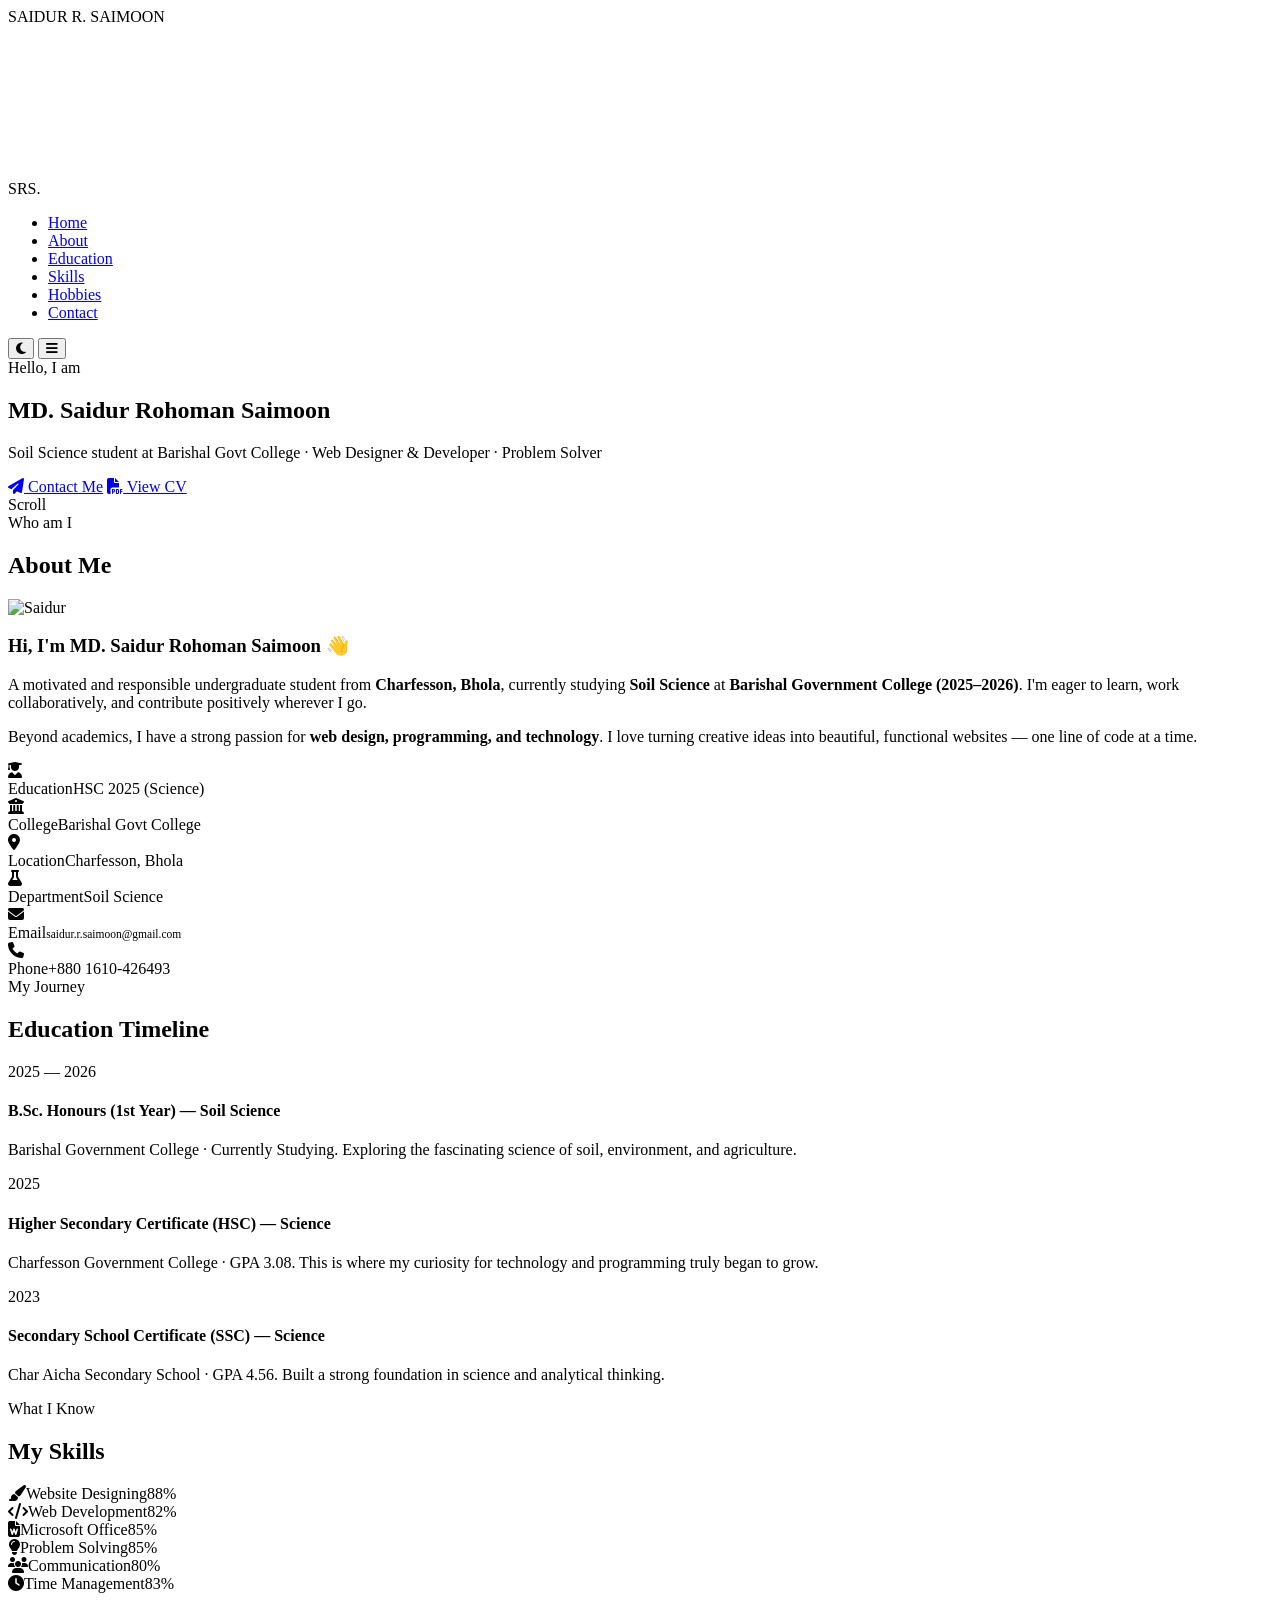
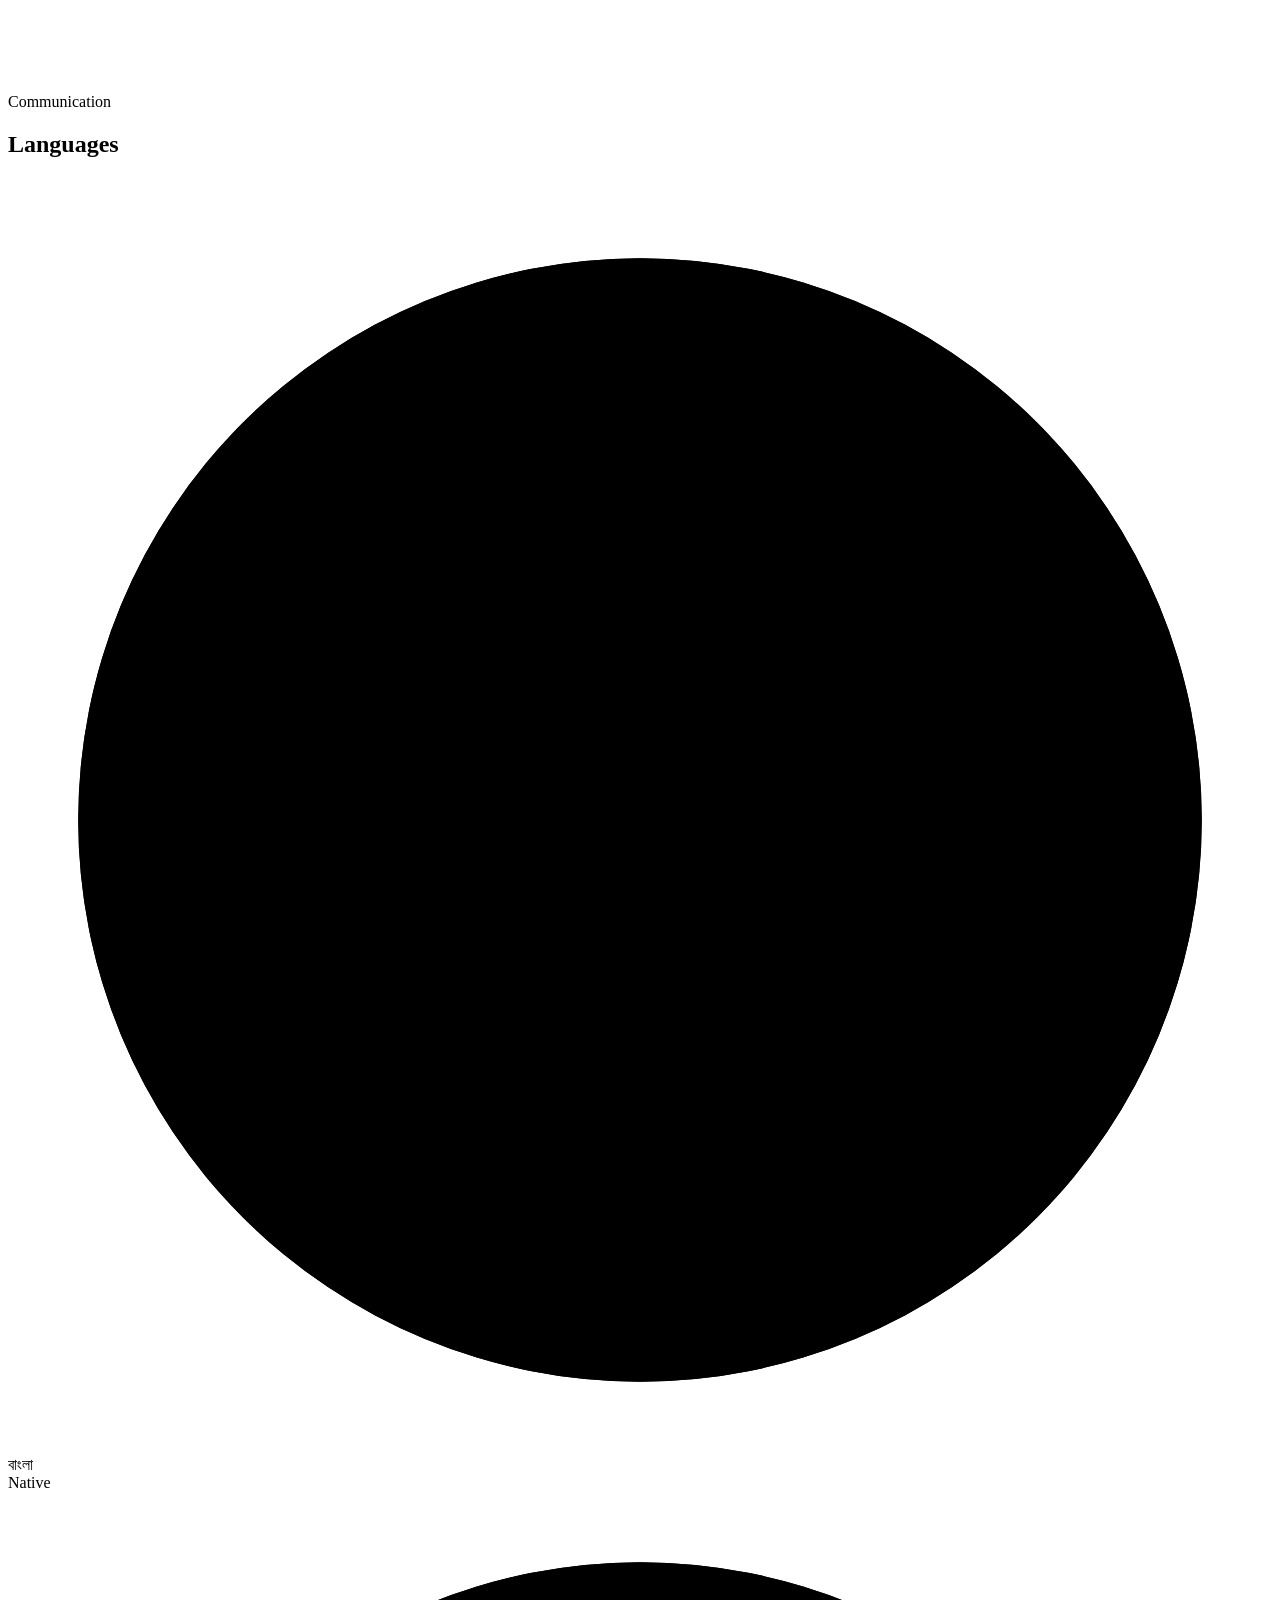
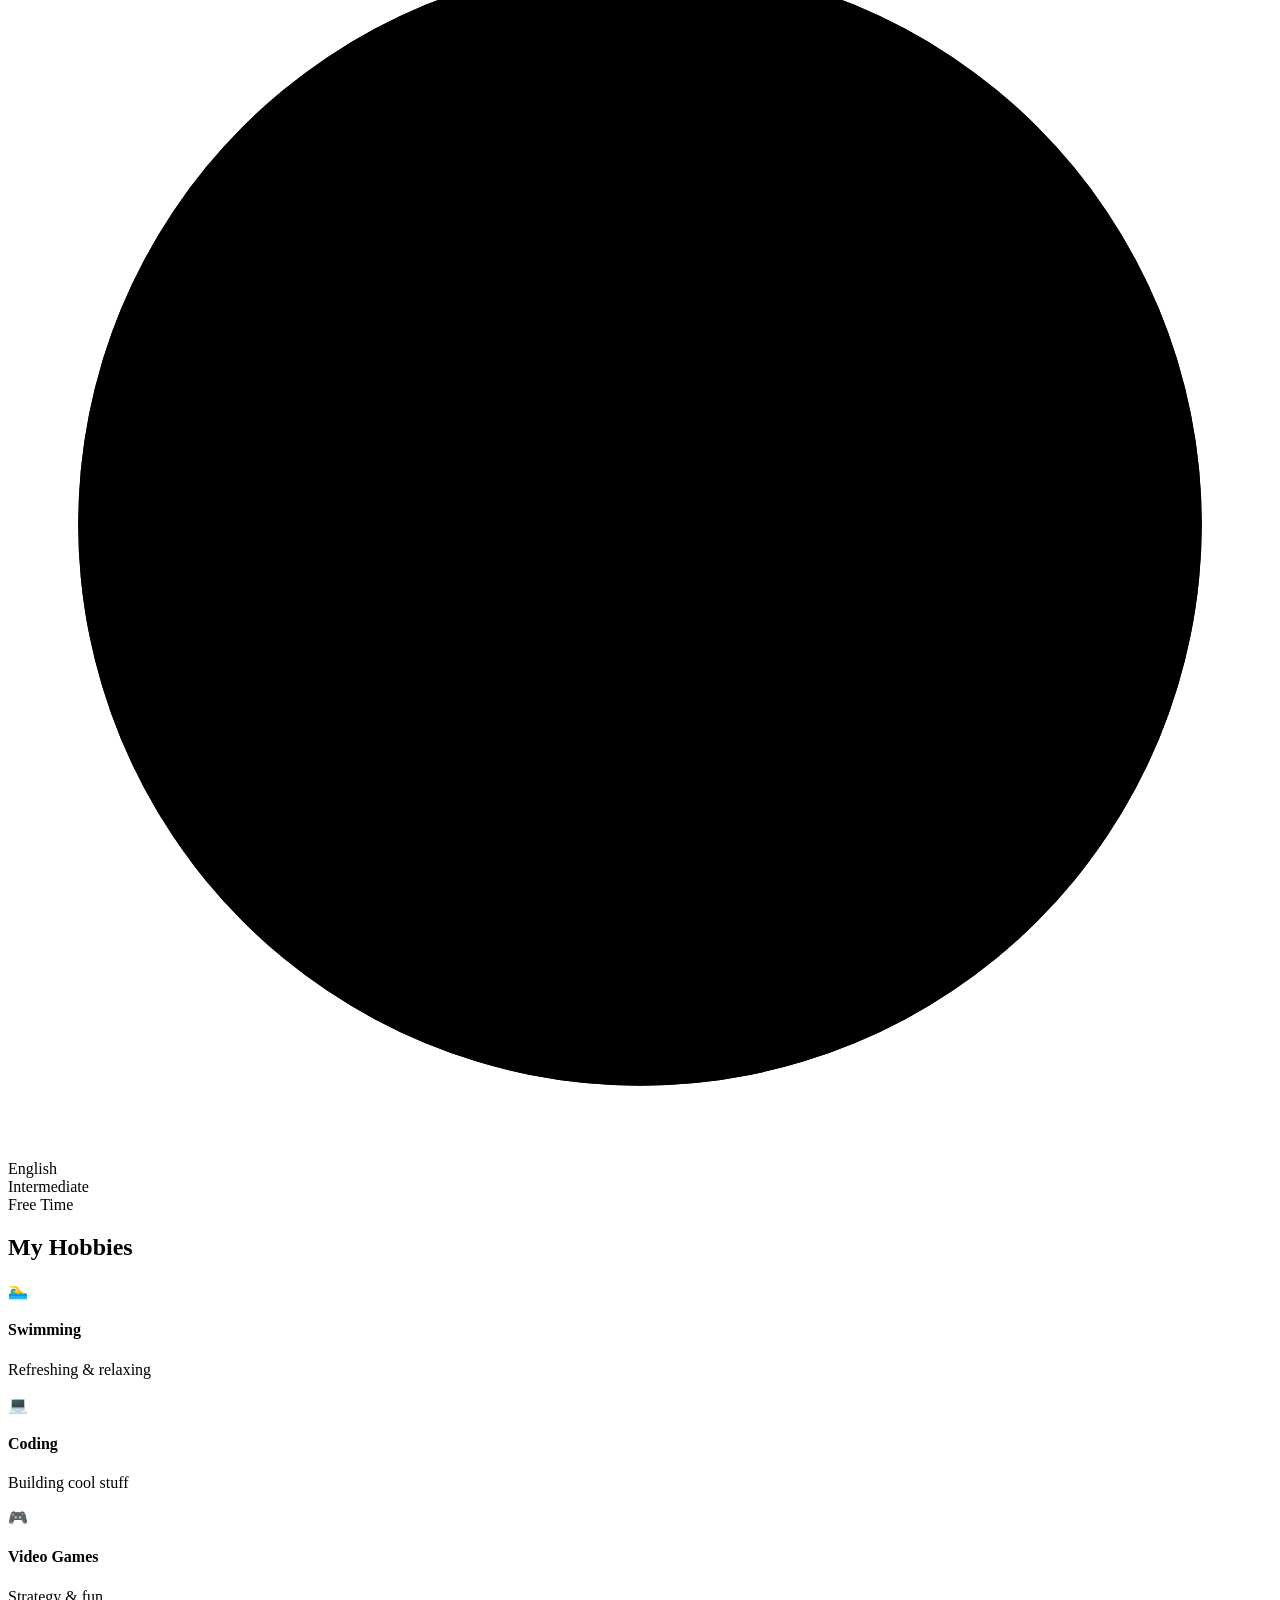
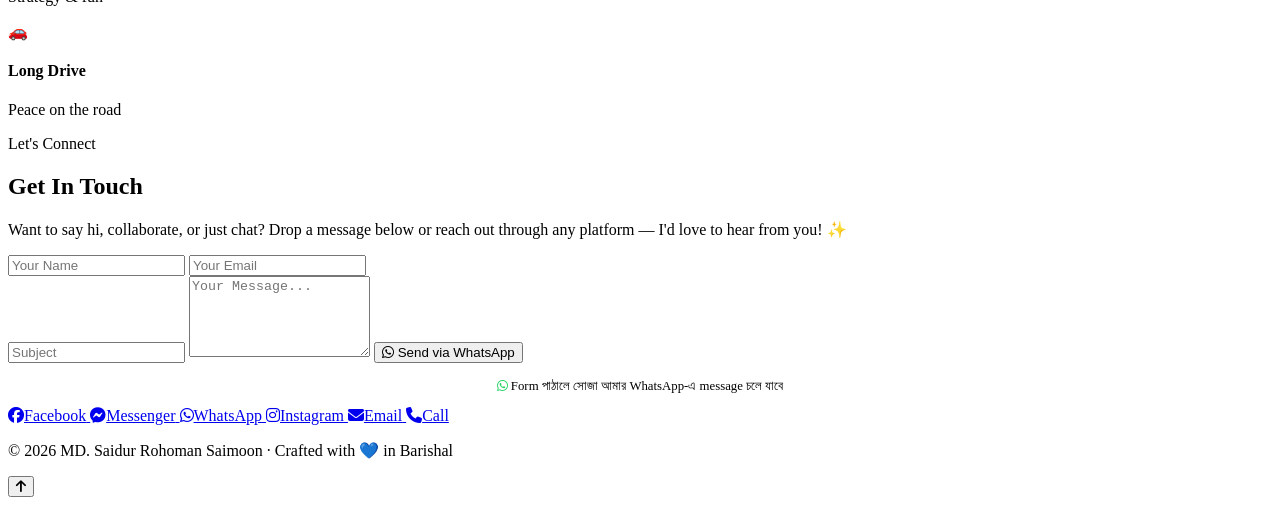
==== portfolio/index.html @ b78bd64d "Add portfolio HTML template This commit adds a complete HTML portfolio template for MD. Saidur Rohom" ====
<!DOCTYPE html>
<html lang="en">
<head>
<meta charset="UTF-8">
<meta name="viewport" content="width=device-width, initial-scale=1.0">
<title>MD. Saidur Rohoman Saimoon | Portfolio</title>
<link href="https://fonts.googleapis.com/css2?family=Poppins:wght@300;400;500;600;700;800&family=Space+Grotesk:wght@500;700&display=swap" rel="stylesheet">
<link rel="stylesheet" href="https://cdnjs.cloudflare.com/ajax/libs/font-awesome/6.5.0/css/all.min.css">
<link rel="stylesheet" href="style.css">
</head>
<body>

<!-- Preloader -->
<div id="preloader">
  <div class="loader-text">SAIDUR R. SAIMOON</div>
  <div class="loader-bar"><div class="loader-bar-fill"></div></div>
</div>

<!-- Scroll Progress -->
<div id="progress-bar"></div>

<!-- Background -->
<div class="bg-gradient"></div>
<div class="blob blob1"></div>
<div class="blob blob2"></div>
<div class="blob blob3"></div>
<canvas id="particles"></canvas>

<!-- Cursor -->
<div class="cursor-glow"></div>
<div class="cursor-dot"></div>

<!-- Navbar -->
<nav id="navbar">
  <div class="logo">SRS.</div>
  <ul class="nav-links" id="navLinks">
    <li><a href="#home">Home</a></li>
    <li><a href="#about">About</a></li>
    <li><a href="#education">Education</a></li>
    <li><a href="#skills">Skills</a></li>
    <li><a href="#hobbies">Hobbies</a></li>
    <li><a href="#contact">Contact</a></li>
  </ul>
  <div class="nav-right">
    <button id="themeBtn" title="Toggle theme"><i class="fas fa-moon"></i></button>
    <button class="menu-btn" id="menuBtn"><i class="fas fa-bars"></i></button>
  </div>
</nav>

<!-- Hero -->
<section id="home" class="hero">
  <div class="hero-content">
    <div class="greet">Hello, I am</div>
    <h1>MD. Saidur <span>Rohoman Saimoon</span></h1>
    <div class="typing" id="typing"></div>
    <p class="hero-sub">
      Soil Science student at Barishal Govt College · Web Designer & Developer · Problem Solver
    </p>
    <div class="hero-buttons">
      <a href="#contact" class="btn btn-primary"><i class="fas fa-paper-plane"></i> Contact Me</a>
      <a href="cv.html" class="btn btn-outline"><i class="fas fa-file-pdf"></i> View CV</a>
    </div>
  </div>
  <div class="scroll-down">Scroll</div>
</section>

<!-- About -->
<section id="about" class="reveal">
  <div class="section-head">
    <div class="tagline">Who am I</div>
    <h2>About <span>Me</span></h2>
  </div>
  <div class="about-content">
    <div class="avatar-wrap">
      <div class="avatar-ring">
        <div class="avatar-inner">
          <img src="images/profile.jpg" alt="Saidur" class="profile-pic">
        </div>
      </div>
    </div>
    <div class="about-text">
      <h3>Hi, I'm <span>MD. Saidur Rohoman Saimoon</span> 👋</h3>
      <p>
        A motivated and responsible undergraduate student from <strong>Charfesson, Bhola</strong>,
        currently studying <strong>Soil Science</strong> at <strong>Barishal Government College (2025–2026)</strong>.
        I'm eager to learn, work collaboratively, and contribute positively wherever I go.
      </p>
      <p>
        Beyond academics, I have a strong passion for <strong>web design, programming, and technology</strong>.
        I love turning creative ideas into beautiful, functional websites — one line of code at a time.
      </p>
      <div class="info-grid">
        <div class="info-item">
          <i class="fas fa-user-graduate"></i>
          <div><span class="label">Education</span><span class="value">HSC 2025 (Science)</span></div>
        </div>
        <div class="info-item">
          <i class="fas fa-university"></i>
          <div><span class="label">College</span><span class="value">Barishal Govt College</span></div>
        </div>
        <div class="info-item">
          <i class="fas fa-map-marker-alt"></i>
          <div><span class="label">Location</span><span class="value">Charfesson, Bhola</span></div>
        </div>
        <div class="info-item">
          <i class="fas fa-flask"></i>
          <div><span class="label">Department</span><span class="value">Soil Science</span></div>
        </div>
        <div class="info-item">
          <i class="fas fa-envelope"></i>
          <div><span class="label">Email</span><span class="value" style="font-size:.72rem">saidur.r.saimoon@gmail.com</span></div>
        </div>
        <div class="info-item">
          <i class="fas fa-phone"></i>
          <div><span class="label">Phone</span><span class="value">+880 1610-426493</span></div>
        </div>
      </div>
    </div>
  </div>
</section>

<!-- Education -->
<section id="education" class="reveal">
  <div class="section-head">
    <div class="tagline">My Journey</div>
    <h2>Education <span>Timeline</span></h2>
  </div>
  <div class="timeline">
    <div class="tl-item">
      <div class="tl-year">2025 — 2026</div>
      <h4>B.Sc. Honours (1st Year) — Soil Science</h4>
      <p>Barishal Government College · Currently Studying. Exploring the fascinating science of soil, environment, and agriculture.</p>
    </div>
    <div class="tl-item">
      <div class="tl-year">2025</div>
      <h4>Higher Secondary Certificate (HSC) — Science</h4>
      <p>Charfesson Government College · GPA 3.08. This is where my curiosity for technology and programming truly began to grow.</p>
    </div>
    <div class="tl-item">
      <div class="tl-year">2023</div>
      <h4>Secondary School Certificate (SSC) — Science</h4>
      <p>Char Aicha Secondary School · GPA 4.56. Built a strong foundation in science and analytical thinking.</p>
    </div>
  </div>
</section>

<!-- Skills -->
<section id="skills" class="reveal">
  <div class="section-head">
    <div class="tagline">What I Know</div>
    <h2>My <span>Skills</span></h2>
  </div>
  <div class="skills-grid">
    <div class="skill">
      <div class="skill-head"><span><i class="fas fa-paint-brush"></i>Website Designing</span><span class="pct">88%</span></div>
      <div class="skill-bar"><div class="skill-fill" data-width="88%"></div></div>
    </div>
    <div class="skill">
      <div class="skill-head"><span><i class="fas fa-code"></i>Web Development</span><span class="pct">82%</span></div>
      <div class="skill-bar"><div class="skill-fill" data-width="82%"></div></div>
    </div>
    <div class="skill">
      <div class="skill-head"><span><i class="fas fa-file-word"></i>Microsoft Office</span><span class="pct">85%</span></div>
      <div class="skill-bar"><div class="skill-fill" data-width="85%"></div></div>
    </div>
    <div class="skill">
      <div class="skill-head"><span><i class="fas fa-lightbulb"></i>Problem Solving</span><span class="pct">85%</span></div>
      <div class="skill-bar"><div class="skill-fill" data-width="85%"></div></div>
    </div>
    <div class="skill">
      <div class="skill-head"><span><i class="fas fa-users"></i>Communication</span><span class="pct">80%</span></div>
      <div class="skill-bar"><div class="skill-fill" data-width="80%"></div></div>
    </div>
    <div class="skill">
      <div class="skill-head"><span><i class="fas fa-clock"></i>Time Management</span><span class="pct">83%</span></div>
      <div class="skill-bar"><div class="skill-fill" data-width="83%"></div></div>
    </div>
  </div>

  <!-- Languages -->
  <div class="section-head" style="margin-top:100px;margin-bottom:30px">
    <div class="tagline">Communication</div>
    <h2>Langua<span>ges</span></h2>
  </div>
  <div class="lang-wrap">
    <div class="lang-circle">
      <svg viewBox="0 0 180 180">
        <defs>
          <linearGradient id="langGrad" x1="0%" y1="0%" x2="100%" y2="100%">
            <stop offset="0%" stop-color="#00d4ff"/>
            <stop offset="100%" stop-color="#a855f7"/>
          </linearGradient>
        </defs>
        <circle class="bg" cx="90" cy="90" r="80"/>
        <circle class="fg" cx="90" cy="90" r="80" data-percent="100"/>
      </svg>
      <div class="lang-info"><div class="name">বাংলা</div><div class="level">Native</div></div>
    </div>
    <div class="lang-circle">
      <svg viewBox="0 0 180 180">
        <circle class="bg" cx="90" cy="90" r="80"/>
        <circle class="fg" cx="90" cy="90" r="80" data-percent="65"/>
      </svg>
      <div class="lang-info"><div class="name">English</div><div class="level">Intermediate</div></div>
    </div>
  </div>
</section>

<!-- Hobbies -->
<section id="hobbies" class="reveal">
  <div class="section-head">
    <div class="tagline">Free Time</div>
    <h2>My <span>Hobbies</span></h2>
  </div>
  <div class="hobbies-grid">
    <div class="hobby-card"><div class="hobby-icon">🏊‍♂️</div><h4>Swimming</h4><p>Refreshing & relaxing</p></div>
    <div class="hobby-card"><div class="hobby-icon">💻</div><h4>Coding</h4><p>Building cool stuff</p></div>
    <div class="hobby-card"><div class="hobby-icon">🎮</div><h4>Video Games</h4><p>Strategy & fun</p></div>
    <div class="hobby-card"><div class="hobby-icon">🚗</div><h4>Long Drive</h4><p>Peace on the road</p></div>
  </div>
</section>

<!-- Contact -->
<section id="contact" class="reveal">
  <div class="section-head">
    <div class="tagline">Let's Connect</div>
    <h2>Get In <span>Touch</span></h2>
  </div>
  <div class="contact-content">
    <p>Want to say hi, collaborate, or just chat? Drop a message below or reach out through any platform — I'd love to hear from you! ✨</p>

    <form class="contact-form" id="contactForm">
      <div class="form-row">
        <input type="text" name="name" placeholder="Your Name" required>
        <input type="email" name="email" placeholder="Your Email" required>
      </div>
      <input type="text" name="subject" placeholder="Subject" required>
      <textarea name="message" rows="5" placeholder="Your Message..." required></textarea>
      <button type="submit" class="btn btn-primary"><i class="fab fa-whatsapp"></i> Send via WhatsApp</button>
      <p class="form-status" id="formStatus"></p>
      <p style="font-size:0.8rem;color:var(--muted);text-align:center;margin-top:8px">
        <i class="fab fa-whatsapp" style="color:#25d366"></i> 
        Form পাঠালে সোজা আমার WhatsApp-এ message চলে যাবে
      </p>
    </form>

    <div class="social-grid">
      <a class="social-link fb" href="https://www.facebook.com/Saidur.R.Saimoon" target="_blank">
        <i class="fab fa-facebook"></i><span>Facebook</span>
      </a>
      <a class="social-link msgr" href="https://m.me/Saidur.R.Saimoon" target="_blank">
        <i class="fab fa-facebook-messenger"></i><span>Messenger</span>
      </a>
      <a class="social-link wa" href="https://wa.me/8801610426493" target="_blank">
        <i class="fab fa-whatsapp"></i><span>WhatsApp</span>
      </a>
      <a class="social-link ig" href="https://instagram.com/s.r.saimoon" target="_blank">
        <i class="fab fa-instagram"></i><span>Instagram</span>
      </a>
      <a class="social-link em" href="mailto:saidur.r.saimoon@gmail.com">
        <i class="fas fa-envelope"></i><span>Email</span>
      </a>
      <a class="social-link ph" href="tel:+8801610426493">
        <i class="fas fa-phone"></i><span>Call</span>
      </a>
    </div>
  </div>
</section>

<!-- Footer -->
<footer>
  <p>© 2026 <span>MD. Saidur Rohoman Saimoon</span> · Crafted with <span class="heart">💙</span> in Barishal</p>
</footer>

<button id="top-btn"><i class="fas fa-arrow-up"></i></button>

<script src="script.js"></script>
</body>
  </html>
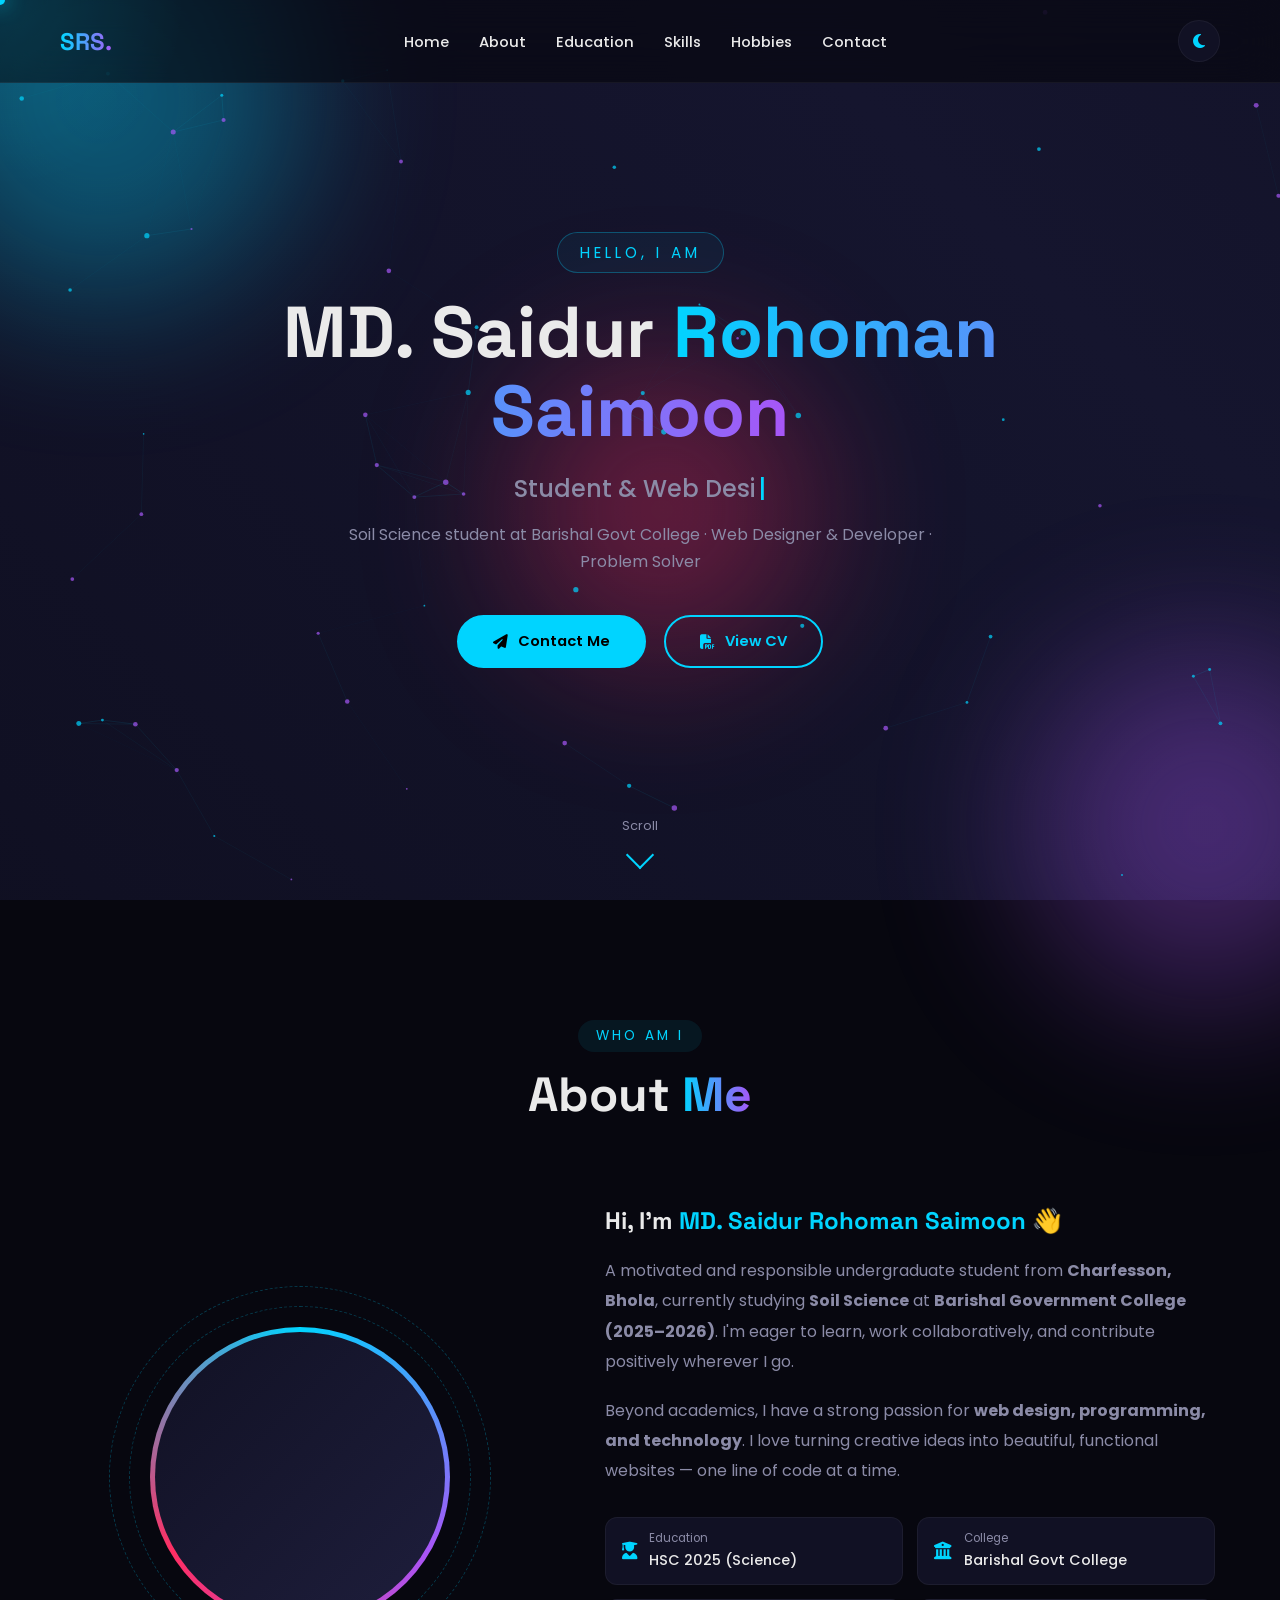
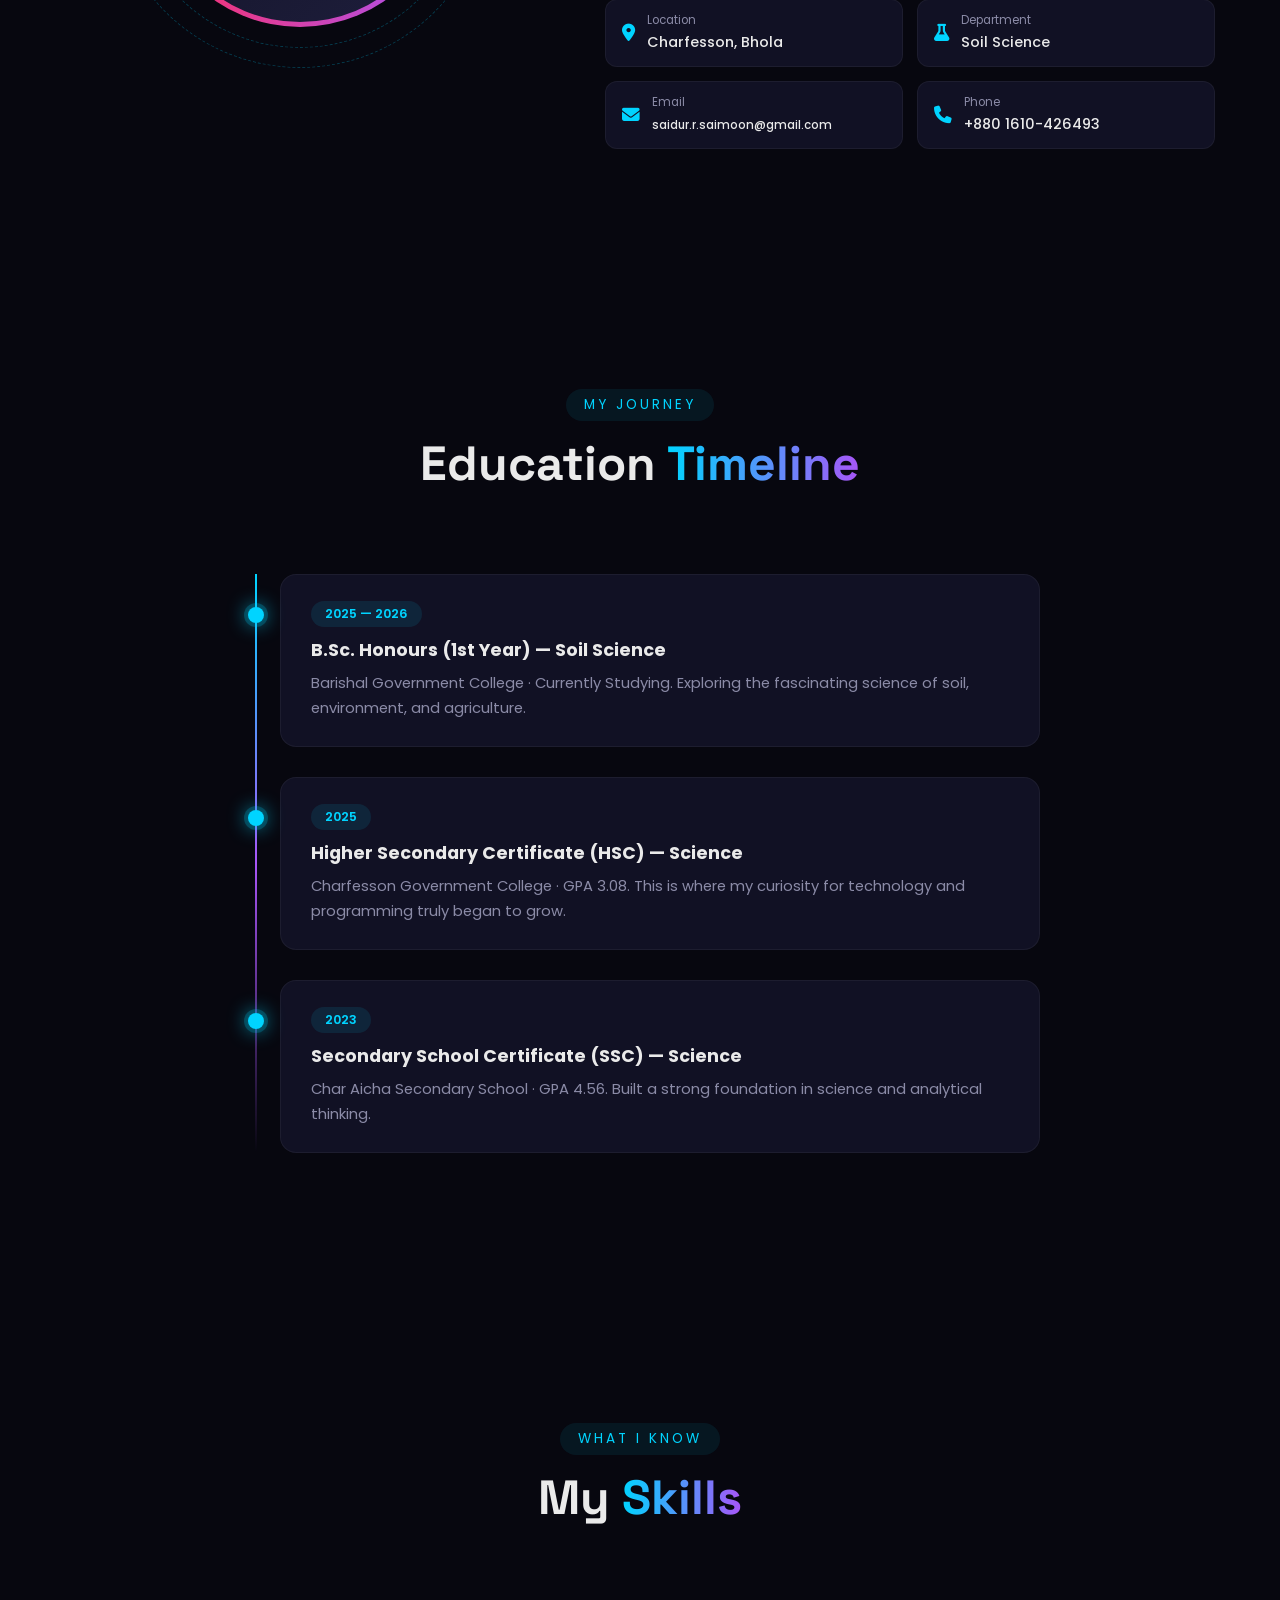
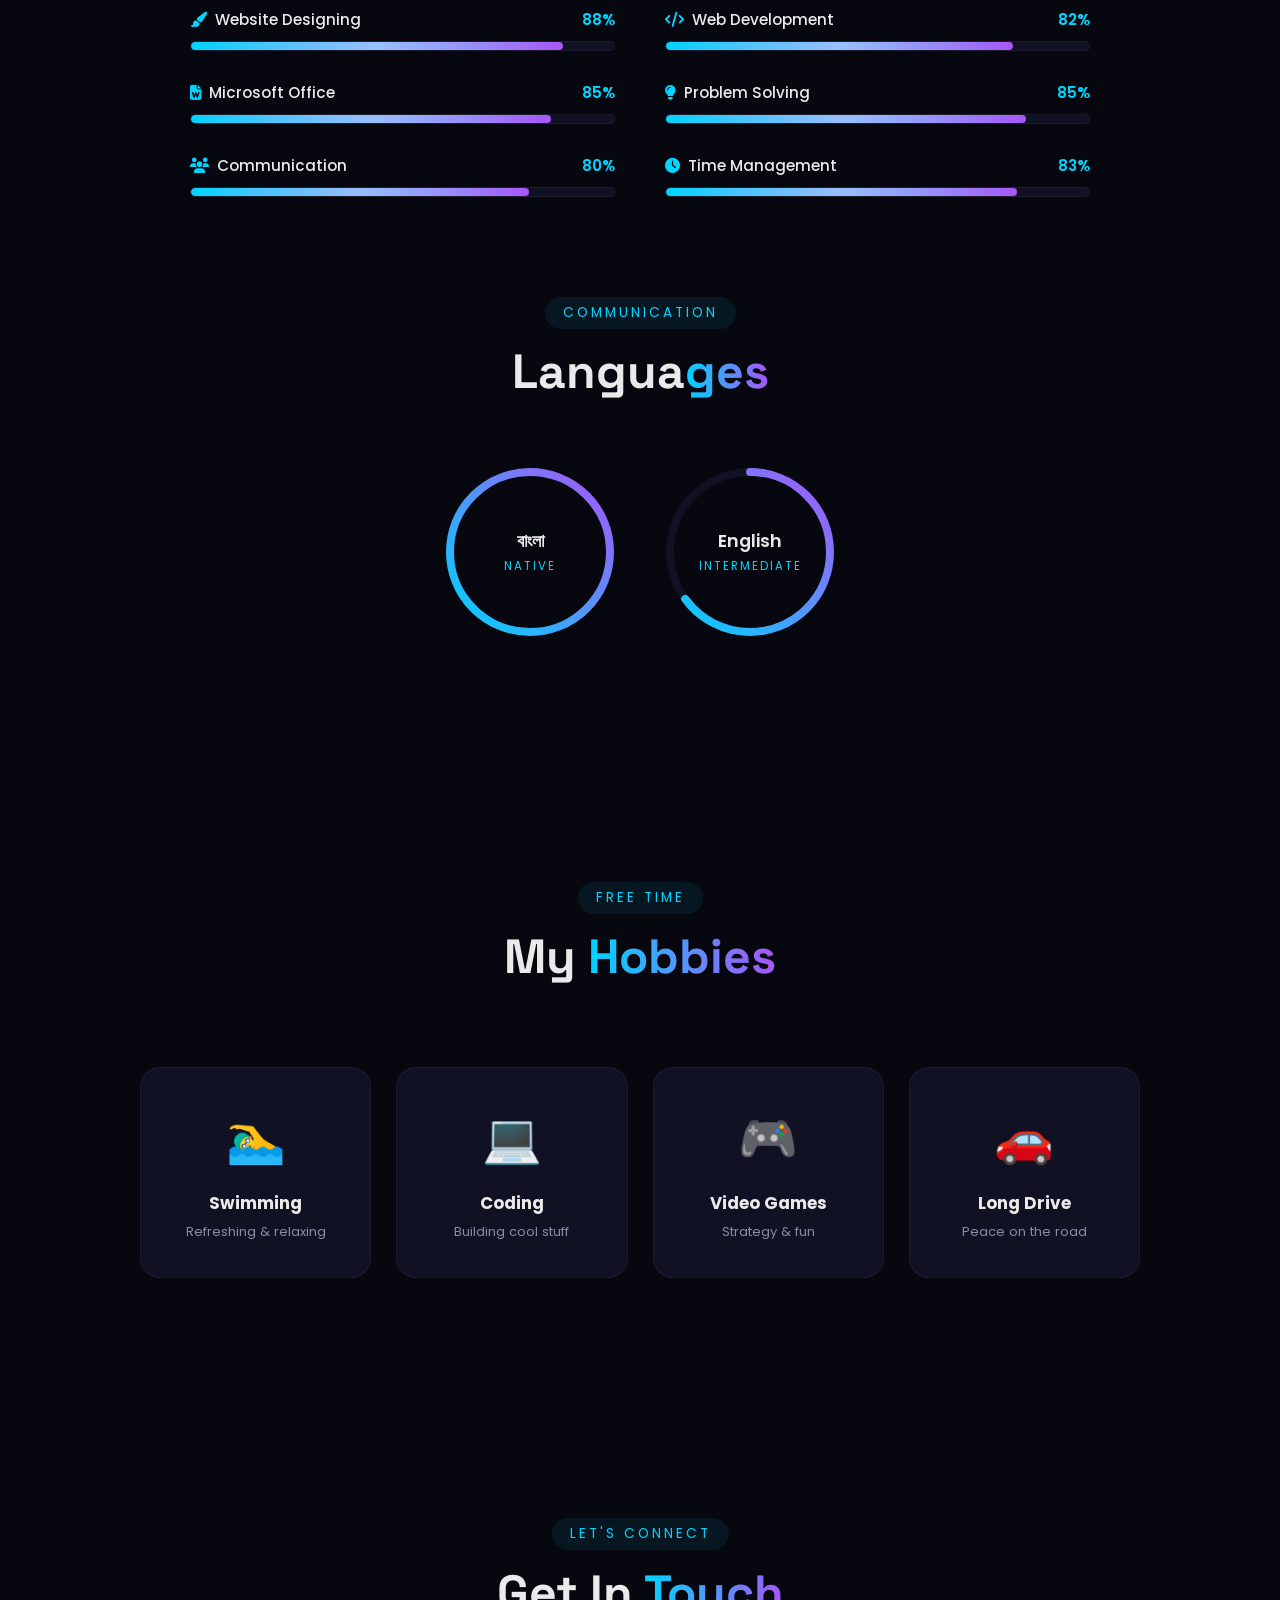
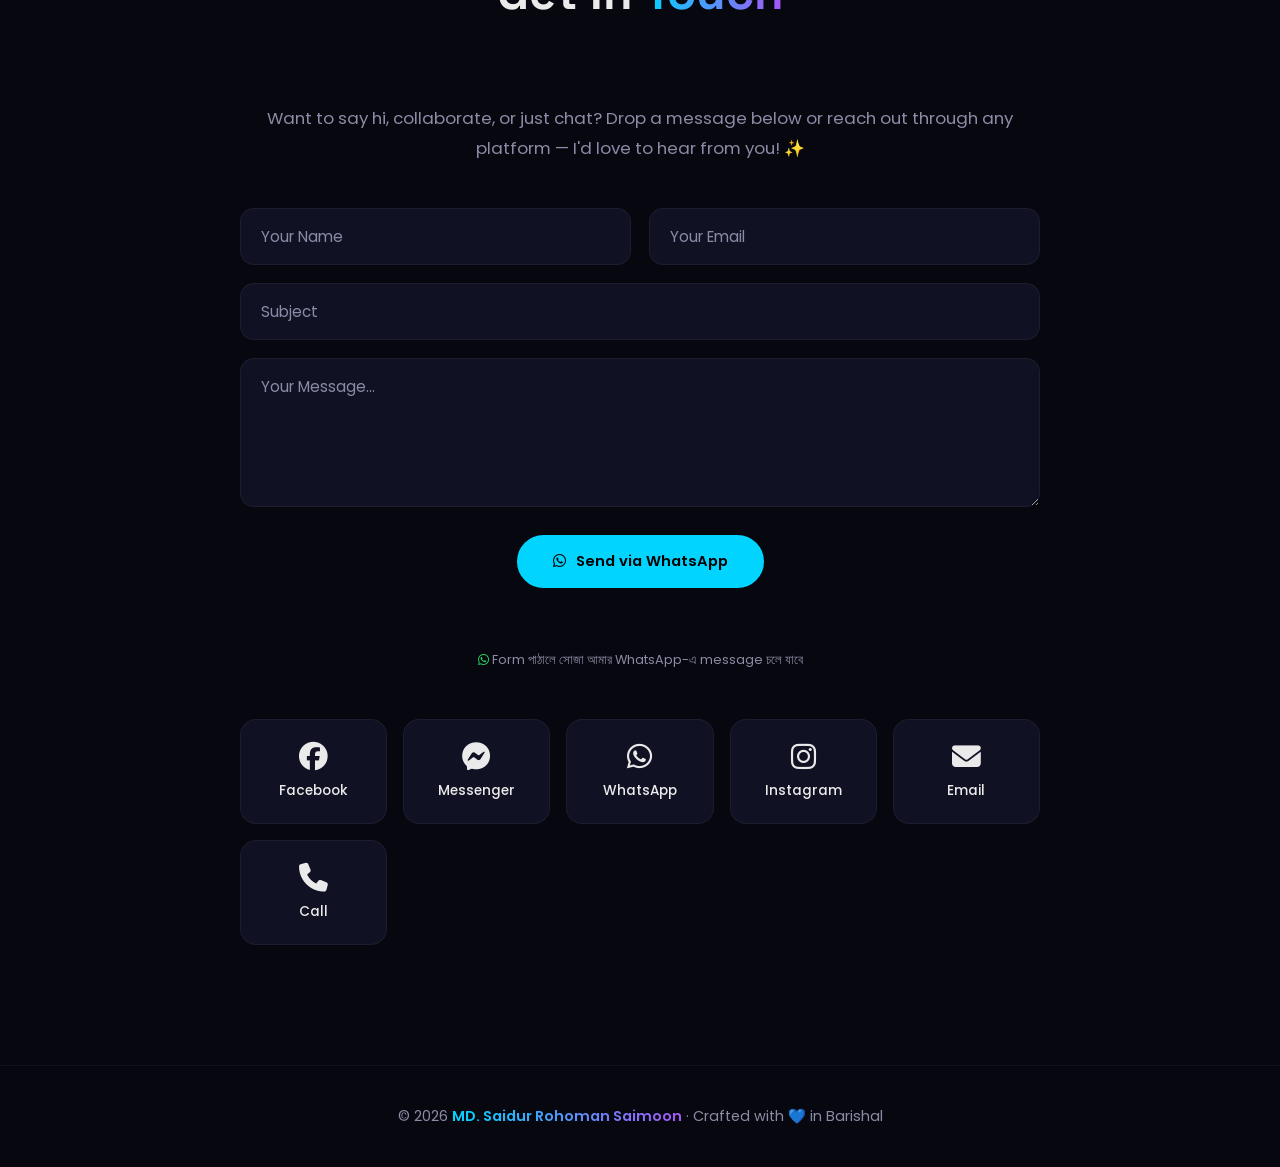
==== commit 8849ce00: "Change profile picture source in index.html Updated image source path for profile picture." ====
--- a/portfolio/index.html
+++ b/portfolio/index.html
@@ -74,7 +74,7 @@
     <div class="avatar-wrap">
       <div class="avatar-ring">
         <div class="avatar-inner">
-          <img src="images/profile.jpg" alt="Saidur" class="profile-pic">
+          <img src="profile.jpg" alt="Saidur" class="profile-pic">
         </div>
       </div>
     </div>
--- a/portfolio/style.css
+++ b/portfolio/style.css
@@ -0,0 +1,448 @@
+:root{
+  --bg:#07070f;
+  --card:#111124;
+  --primary:#00d4ff;
+  --secondary:#a855f7;
+  --accent:#ff2e63;
+  --text:#eaeaea;
+  --muted:#8b8ba7;
+  --border:rgba(255,255,255,.05);
+}
+
+/* ===== Light Theme ===== */
+body.light{
+  --bg:#f5f7fb;
+  --card:#ffffff;
+  --text:#121220;
+  --muted:#5a5a75;
+  --border:rgba(0,0,0,.08);
+}
+body.light .bg-gradient{background:linear-gradient(45deg,#f5f7fb,#e0e7ff,#f5f7fb)}
+body.light nav{background:rgba(245,247,251,.75)}
+body.light nav.scrolled{background:rgba(245,247,251,.95)}
+body.light .blob{opacity:.25}
+body.light .avatar-inner{background:linear-gradient(135deg,#fff,#e0e7ff)}
+
+*{margin:0;padding:0;box-sizing:border-box}
+html{scroll-behavior:smooth}
+body{
+  font-family:'Poppins',sans-serif;
+  background:var(--bg);color:var(--text);
+  overflow-x:hidden;cursor:none;
+  transition:background .5s,color .5s;
+}
+
+/* Scroll Progress */
+#progress-bar{
+  position:fixed;top:0;left:0;height:3px;width:0;
+  background:linear-gradient(90deg,var(--primary),var(--secondary),var(--accent));
+  z-index:9999;transition:width .1s;
+}
+
+/* Preloader */
+#preloader{
+  position:fixed;inset:0;background:var(--bg);
+  display:flex;align-items:center;justify-content:center;
+  flex-direction:column;z-index:10000;
+  transition:opacity .6s,visibility .6s;
+}
+#preloader.hide{opacity:0;visibility:hidden}
+.loader-text{
+  font-family:'Space Grotesk',sans-serif;
+  font-size:clamp(1.4rem,4vw,2.5rem);font-weight:700;
+  background:linear-gradient(90deg,var(--primary),var(--secondary),var(--accent));
+  background-size:200% auto;-webkit-background-clip:text;-webkit-text-fill-color:transparent;
+  animation:gradientMove 2s linear infinite;margin-bottom:25px;letter-spacing:2px;
+  text-align:center;padding:0 20px;
+}
+.loader-bar{width:200px;height:3px;background:#1a1a35;border-radius:3px;overflow:hidden}
+.loader-bar-fill{
+  height:100%;width:0;
+  background:linear-gradient(90deg,var(--primary),var(--secondary));
+  animation:loadFill 1.8s ease forwards;
+}
+@keyframes loadFill{100%{width:100%}}
+
+/* Cursor */
+.cursor-glow,.cursor-dot{
+  position:fixed;pointer-events:none;z-index:9998;
+  transform:translate(-50%,-50%);border-radius:50%;
+}
+.cursor-glow{
+  width:400px;height:400px;
+  background:radial-gradient(circle,rgba(0,212,255,.14),transparent 65%);
+  transition:transform .12s ease;mix-blend-mode:screen;
+}
+.cursor-dot{
+  width:10px;height:10px;background:var(--primary);
+  box-shadow:0 0 20px var(--primary);z-index:9999;
+  transition:width .2s,height .2s,background .2s;
+}
+
+/* Background */
+.bg-gradient{
+  position:fixed;inset:0;z-index:-2;
+  background:linear-gradient(45deg,#07070f,#15152e,#07070f);
+  background-size:400% 400%;animation:gradientBG 18s ease infinite;
+  transition:background .5s;
+}
+@keyframes gradientBG{0%{background-position:0% 50%}50%{background-position:100% 50%}100%{background-position:0% 50%}}
+#particles{position:fixed;inset:0;z-index:-1}
+.blob{
+  position:fixed;border-radius:50%;filter:blur(80px);opacity:.35;z-index:-1;
+  animation:blobFloat 14s ease-in-out infinite;pointer-events:none;
+}
+.blob1{width:400px;height:400px;background:var(--primary);top:-100px;left:-100px}
+.blob2{width:350px;height:350px;background:var(--secondary);bottom:-100px;right:-100px;animation-delay:-4s}
+.blob3{width:300px;height:300px;background:var(--accent);top:40%;left:40%;animation-delay:-8s}
+@keyframes blobFloat{0%,100%{transform:translate(0,0) scale(1)}50%{transform:translate(50px,-50px) scale(1.15)}}
+
+/* Navbar */
+nav{
+  position:fixed;top:0;width:100%;padding:20px 60px;
+  display:flex;justify-content:space-between;align-items:center;
+  background:rgba(7,7,15,.65);backdrop-filter:blur(20px);
+  border-bottom:1px solid var(--border);
+  z-index:100;transition:all .3s;
+}
+nav.scrolled{padding:12px 60px;background:rgba(7,7,15,.95)}
+.logo{
+  font-family:'Space Grotesk',sans-serif;font-size:1.5rem;font-weight:700;
+  background:linear-gradient(90deg,var(--primary),var(--secondary),var(--accent));
+  background-size:200% auto;-webkit-background-clip:text;-webkit-text-fill-color:transparent;
+  animation:gradientMove 3s linear infinite;
+}
+@keyframes gradientMove{0%{background-position:0% center}100%{background-position:200% center}}
+.nav-links{display:flex;gap:30px;list-style:none}
+.nav-links a{
+  color:var(--text);text-decoration:none;font-weight:500;font-size:.92rem;
+  position:relative;transition:color .3s;
+}
+.nav-links a::after{
+  content:'';position:absolute;bottom:-6px;left:0;width:0;height:2px;
+  background:linear-gradient(90deg,var(--primary),var(--secondary));
+  transition:width .3s;
+}
+.nav-links a:hover{color:var(--primary)}
+.nav-links a:hover::after{width:100%}
+.nav-right{display:flex;align-items:center;gap:15px}
+#themeBtn{
+  width:42px;height:42px;border-radius:50%;border:1px solid var(--border);
+  background:var(--card);color:var(--primary);font-size:1rem;cursor:pointer;
+  transition:all .3s;display:flex;align-items:center;justify-content:center;
+}
+#themeBtn:hover{transform:rotate(20deg) scale(1.1);box-shadow:0 0 20px var(--primary)}
+.menu-btn{display:none;font-size:1.5rem;color:var(--primary);background:none;border:none;cursor:pointer}
+
+/* Hero */
+.hero{
+  min-height:100vh;display:flex;align-items:center;justify-content:center;
+  text-align:center;padding:0 20px;position:relative;
+}
+.hero-content{max-width:900px}
+.greet{
+  display:inline-block;font-size:.95rem;color:var(--primary);
+  letter-spacing:4px;text-transform:uppercase;margin-bottom:20px;
+  padding:8px 22px;border:1px solid rgba(0,212,255,.3);border-radius:50px;
+  background:rgba(0,212,255,.05);animation:fadeUp .8s ease;
+}
+.hero h1{
+  font-family:'Space Grotesk',sans-serif;
+  font-size:clamp(2rem,6vw,4.5rem);font-weight:700;line-height:1.1;
+  margin-bottom:20px;animation:fadeUp 1s ease;
+}
+.hero h1 span{
+  background:linear-gradient(90deg,var(--primary),var(--secondary),var(--accent));
+  background-size:200% auto;-webkit-background-clip:text;-webkit-text-fill-color:transparent;
+  animation:gradientMove 4s linear infinite;
+}
+.typing{
+  font-size:clamp(1rem,2.5vw,1.5rem);color:var(--muted);
+  margin:20px 0 15px;min-height:2rem;font-weight:500;
+}
+.typing::after{content:'|';color:var(--primary);animation:blink 1s infinite;margin-left:3px}
+@keyframes blink{50%{opacity:0}}
+.hero-sub{
+  color:var(--muted);font-size:1rem;margin-bottom:40px;
+  max-width:600px;margin-left:auto;margin-right:auto;
+  animation:fadeUp 1.2s ease;line-height:1.7;
+}
+.hero-buttons{
+  display:flex;gap:18px;justify-content:center;flex-wrap:wrap;
+  animation:fadeUp 1.4s ease;
+}
+.btn{
+  padding:14px 34px;border-radius:50px;text-decoration:none;
+  font-weight:600;font-size:.92rem;transition:all .3s;
+  border:2px solid var(--primary);position:relative;overflow:hidden;z-index:1;
+  display:inline-flex;align-items:center;gap:10px;cursor:pointer;
+  font-family:inherit;background:transparent;
+}
+.btn-primary{background:var(--primary);color:#000}
+.btn-primary::before{
+  content:'';position:absolute;top:0;left:-100%;
+  width:100%;height:100%;background:var(--secondary);
+  transition:left .4s;z-index:-1;
+}
+.btn-primary:hover::before{left:0}
+.btn-primary:hover{border-color:var(--secondary);box-shadow:0 0 30px var(--secondary);color:#fff}
+.btn-outline{color:var(--primary)}
+.btn-outline:hover{background:var(--primary);color:#000;box-shadow:0 0 30px var(--primary);transform:translateY(-3px)}
+.scroll-down{
+  position:absolute;bottom:35px;left:50%;transform:translateX(-50%);
+  color:var(--muted);font-size:.8rem;display:flex;flex-direction:column;
+  align-items:center;gap:10px;animation:bounce 2s infinite;
+}
+.scroll-down::after{
+  content:'';width:18px;height:18px;
+  border-right:2px solid var(--primary);border-bottom:2px solid var(--primary);
+  transform:rotate(45deg);
+}
+@keyframes bounce{0%,100%{transform:translateX(-50%) translateY(0)}50%{transform:translateX(-50%) translateY(10px)}}
+@keyframes fadeUp{from{opacity:0;transform:translateY(30px)}to{opacity:1;transform:translateY(0)}}
+
+/* Sections */
+section{padding:120px 60px;position:relative}
+.section-head{text-align:center;margin-bottom:80px}
+.section-head .tagline{
+  display:inline-block;color:var(--primary);font-size:.85rem;
+  letter-spacing:3px;text-transform:uppercase;margin-bottom:12px;
+  padding:6px 18px;border-radius:50px;background:rgba(0,212,255,.08);
+}
+.section-head h2{
+  font-family:'Space Grotesk',sans-serif;
+  font-size:clamp(2rem,5vw,3rem);font-weight:700;
+}
+.section-head h2 span{
+  background:linear-gradient(90deg,var(--primary),var(--secondary));
+  -webkit-background-clip:text;-webkit-text-fill-color:transparent;
+}
+
+/* About */
+.about-content{
+  display:grid;grid-template-columns:1fr 1.3fr;gap:70px;
+  align-items:center;max-width:1150px;margin:0 auto;
+}
+.avatar-wrap{display:flex;justify-content:center;position:relative}
+.avatar-ring{
+  width:300px;height:300px;border-radius:50%;
+  background:conic-gradient(from 0deg,var(--primary),var(--secondary),var(--accent),var(--primary));
+  animation:spin 6s linear infinite;
+  display:flex;align-items:center;justify-content:center;padding:5px;
+}
+@keyframes spin{to{transform:rotate(360deg)}}
+.avatar-inner{
+  width:100%;height:100%;border-radius:50%;
+  background:linear-gradient(135deg,#111124,#1e1e3c);
+  display:flex;align-items:center;justify-content:center;
+  overflow:hidden;
+}
+.profile-pic{width:100%;height:100%;object-fit:cover;object-position:center top;border-radius:50%}
+.avatar-wrap::before,.avatar-wrap::after{
+  content:'';position:absolute;border-radius:50%;border:1px dashed rgba(0,212,255,.25);
+  pointer-events:none;
+}
+.avatar-wrap::before{width:340px;height:340px;top:50%;left:50%;transform:translate(-50%,-50%);animation:spin 25s linear infinite}
+.avatar-wrap::after{width:380px;height:380px;top:50%;left:50%;transform:translate(-50%,-50%);animation:spin 35s linear infinite reverse}
+.about-text h3{font-size:1.5rem;margin-bottom:20px;font-family:'Space Grotesk',sans-serif}
+.about-text h3 span{color:var(--primary)}
+.about-text p{color:var(--muted);line-height:1.9;margin-bottom:18px;font-size:1rem}
+.info-grid{display:grid;grid-template-columns:1fr 1fr;gap:14px;margin-top:30px}
+.info-item{
+  display:flex;align-items:center;gap:12px;
+  padding:12px 16px;background:var(--card);border-radius:12px;
+  border:1px solid var(--border);transition:all .3s;
+}
+.info-item:hover{border-color:var(--primary);transform:translateY(-3px)}
+.info-item i{color:var(--primary);font-size:1.1rem}
+.info-item .label{font-size:.72rem;color:var(--muted);display:block}
+.info-item .value{font-size:.9rem;font-weight:500}
+
+/* Timeline */
+.timeline{max-width:800px;margin:0 auto;position:relative;padding-left:40px}
+.timeline::before{
+  content:'';position:absolute;left:15px;top:0;bottom:0;width:2px;
+  background:linear-gradient(180deg,var(--primary),var(--secondary),transparent);
+}
+.tl-item{
+  position:relative;padding:25px 30px;background:var(--card);
+  border-radius:16px;margin-bottom:30px;
+  border:1px solid var(--border);transition:all .4s;
+}
+.tl-item:hover{transform:translateX(8px);border-color:var(--primary);box-shadow:0 15px 40px rgba(0,212,255,.15)}
+.tl-item::before{
+  content:'';position:absolute;left:-33px;top:32px;
+  width:16px;height:16px;border-radius:50%;
+  background:var(--primary);box-shadow:0 0 0 4px rgba(0,212,255,.2),0 0 20px var(--primary);
+}
+.tl-year{
+  display:inline-block;padding:4px 14px;border-radius:50px;
+  background:rgba(0,212,255,.1);color:var(--primary);
+  font-size:.78rem;font-weight:600;margin-bottom:10px;
+}
+.tl-item h4{font-size:1.1rem;margin-bottom:8px}
+.tl-item p{color:var(--muted);font-size:.92rem;line-height:1.7}
+
+/* Skills */
+.skills-grid{max-width:900px;margin:0 auto;display:grid;grid-template-columns:1fr 1fr;gap:30px 50px}
+.skill-head{
+  display:flex;justify-content:space-between;align-items:center;
+  margin-bottom:10px;font-weight:500;font-size:.95rem;
+}
+.skill-head i{color:var(--primary);margin-right:8px}
+.skill-head .pct{color:var(--primary);font-weight:600}
+.skill-bar{
+  height:10px;background:var(--card);border-radius:10px;
+  overflow:hidden;position:relative;border:1px solid var(--border);
+}
+.skill-fill{
+  height:100%;width:0;border-radius:10px;
+  background:linear-gradient(90deg,var(--primary),var(--secondary));
+  transition:width 1.8s cubic-bezier(.4,0,.2,1);position:relative;
+}
+.skill-fill::after{
+  content:'';position:absolute;inset:0;
+  background:linear-gradient(90deg,transparent,rgba(255,255,255,.4),transparent);
+  animation:shimmer 2s infinite;
+}
+@keyframes shimmer{0%{transform:translateX(-100%)}100%{transform:translateX(100%)}}
+
+/* Languages */
+.lang-wrap{display:flex;gap:40px;justify-content:center;flex-wrap:wrap;max-width:800px;margin:60px auto 0}
+.lang-circle{width:180px;height:180px;position:relative;display:flex;align-items:center;justify-content:center}
+.lang-circle svg{position:absolute;inset:0;transform:rotate(-90deg)}
+.lang-circle svg circle{fill:none;stroke-width:8}
+.lang-circle .bg{stroke:var(--card)}
+.lang-circle .fg{stroke:url(#langGrad);stroke-linecap:round;stroke-dasharray:502;stroke-dashoffset:502;transition:stroke-dashoffset 1.8s ease}
+.lang-info{text-align:center;position:relative;z-index:1}
+.lang-info .name{font-size:1.1rem;font-weight:600;margin-bottom:4px}
+.lang-info .level{font-size:.72rem;color:var(--primary);letter-spacing:2px;text-transform:uppercase}
+
+/* Hobbies */
+.hobbies-grid{display:grid;grid-template-columns:repeat(auto-fit,minmax(200px,1fr));gap:25px;max-width:1000px;margin:0 auto}
+.hobby-card{
+  background:var(--card);border-radius:20px;padding:35px 25px;
+  text-align:center;border:1px solid var(--border);
+  transition:all .4s cubic-bezier(.4,0,.2,1);
+  position:relative;overflow:hidden;cursor:pointer;
+}
+.hobby-card::before{
+  content:'';position:absolute;inset:0;
+  background:linear-gradient(135deg,rgba(0,212,255,.08),rgba(168,85,247,.08));
+  opacity:0;transition:opacity .4s;
+}
+.hobby-card:hover::before{opacity:1}
+.hobby-card:hover{transform:translateY(-10px) scale(1.03);border-color:var(--primary);box-shadow:0 25px 50px rgba(0,212,255,.2)}
+.hobby-icon{font-size:3rem;margin-bottom:15px;display:inline-block;transition:transform .4s}
+.hobby-card:hover .hobby-icon{transform:scale(1.2) rotate(-8deg)}
+.hobby-card h4{font-size:1.05rem;margin-bottom:6px;position:relative}
+.hobby-card p{font-size:.82rem;color:var(--muted);position:relative}
+
+/* Contact Form */
+.contact-content{max-width:800px;margin:0 auto;text-align:center}
+.contact-content>p{color:var(--muted);margin-bottom:45px;font-size:1.05rem;line-height:1.8}
+.contact-form{
+  display:flex;flex-direction:column;gap:18px;
+  margin-bottom:50px;text-align:left;
+}
+.form-row{display:grid;grid-template-columns:1fr 1fr;gap:18px}
+.contact-form input,.contact-form textarea{
+  width:100%;padding:16px 20px;border-radius:14px;
+  background:var(--card);border:1px solid var(--border);
+  color:var(--text);font-family:inherit;font-size:.95rem;
+  transition:all .3s;resize:vertical;
+}
+.contact-form input:focus,.contact-form textarea:focus{
+  outline:none;border-color:var(--primary);
+  box-shadow:0 0 20px rgba(0,212,255,.2);
+}
+.contact-form input::placeholder,.contact-form textarea::placeholder{color:var(--muted)}
+.contact-form .btn{align-self:center;margin-top:10px}
+.form-status{text-align:center;font-size:.9rem;min-height:1.2rem;color:var(--primary)}
+.form-status.success{color:#00d47a}
+.form-status.error{color:var(--accent)}
+
+/* Social */
+.social-grid{
+  display:grid;grid-template-columns:repeat(auto-fit,minmax(130px,1fr));
+  gap:16px;max-width:850px;margin:0 auto;
+}
+.social-link{
+  display:flex;flex-direction:column;align-items:center;gap:10px;
+  padding:22px 15px;background:var(--card);border-radius:16px;
+  text-decoration:none;color:var(--text);font-size:.85rem;font-weight:500;
+  border:1px solid var(--border);transition:all .4s cubic-bezier(.4,0,.2,1);
+  position:relative;overflow:hidden;
+}
+.social-link::before{
+  content:'';position:absolute;top:0;left:50%;transform:translateX(-50%);
+  width:0;height:3px;border-radius:0 0 3px 3px;
+  background:linear-gradient(90deg,var(--primary),var(--secondary));
+  transition:width .4s;
+}
+.social-link:hover::before{width:70%}
+.social-link i{font-size:1.8rem;transition:transform .4s}
+.social-link:hover{transform:translateY(-8px);border-color:var(--primary);box-shadow:0 20px 40px rgba(0,212,255,.2)}
+.social-link:hover i{transform:scale(1.15)}
+.social-link.fb:hover i{color:#1877f2}
+.social-link.msgr:hover i{color:#00b2ff}
+.social-link.wa:hover i{color:#25d366}
+.social-link.ig:hover i{color:#e1306c}
+.social-link.em:hover i{color:#ff5252}
+.social-link.ph:hover i{color:#4caf50}
+
+/* Footer */
+footer{
+  text-align:center;padding:40px 20px;color:var(--muted);
+  border-top:1px solid var(--border);font-size:.9rem;position:relative;
+}
+footer span{
+  background:linear-gradient(90deg,var(--primary),var(--secondary));
+  -webkit-background-clip:text;-webkit-text-fill-color:transparent;font-weight:600;
+}
+footer .heart{color:var(--accent);animation:beat 1.2s infinite;-webkit-text-fill-color:var(--accent)}
+@keyframes beat{0%,100%{transform:scale(1)}50%{transform:scale(1.25)}}
+
+/* Back to top */
+#top-btn{
+  position:fixed;bottom:30px;right:30px;
+  width:50px;height:50px;border-radius:50%;
+  background:linear-gradient(135deg,var(--primary),var(--secondary));
+  color:#000;border:none;font-size:1.2rem;cursor:pointer;
+  display:flex;align-items:center;justify-content:center;
+  opacity:0;visibility:hidden;transition:all .4s;
+  z-index:200;box-shadow:0 10px 30px rgba(0,212,255,.35);
+}
+#top-btn.show{opacity:1;visibility:visible}
+#top-btn:hover{transform:translateY(-5px) scale(1.08)}
+
+/* Reveal */
+.reveal{opacity:0;transform:translateY(60px);transition:all 1s cubic-bezier(.4,0,.2,1)}
+.reveal.active{opacity:1;transform:translateY(0)}
+
+/* Responsive */
+@media(max-width:900px){
+  nav{padding:15px 20px}
+  nav.scrolled{padding:12px 20px}
+  .nav-links{
+    position:fixed;top:70px;left:0;width:100%;
+    flex-direction:column;gap:0;background:var(--bg);
+    padding:20px 0;transform:translateY(-150%);
+    transition:transform .4s;backdrop-filter:blur(20px);
+    border-bottom:1px solid var(--border);
+  }
+  .nav-links.open{transform:translateY(0)}
+  .nav-links li{padding:14px 30px;border-bottom:1px solid var(--border)}
+  .menu-btn{display:block}
+  section{padding:90px 20px}
+  .about-content{grid-template-columns:1fr;gap:50px}
+  .avatar-ring{width:220px;height:220px}
+  .avatar-wrap::before{width:260px;height:260px}
+  .avatar-wrap::after{width:290px;height:290px}
+  .skills-grid{grid-template-columns:1fr}
+  .info-grid{grid-template-columns:1fr}
+  .form-row{grid-template-columns:1fr}
+  body{cursor:auto}
+  .cursor-glow,.cursor-dot{display:none}
+  .lang-circle{width:150px;height:150px}
+}
